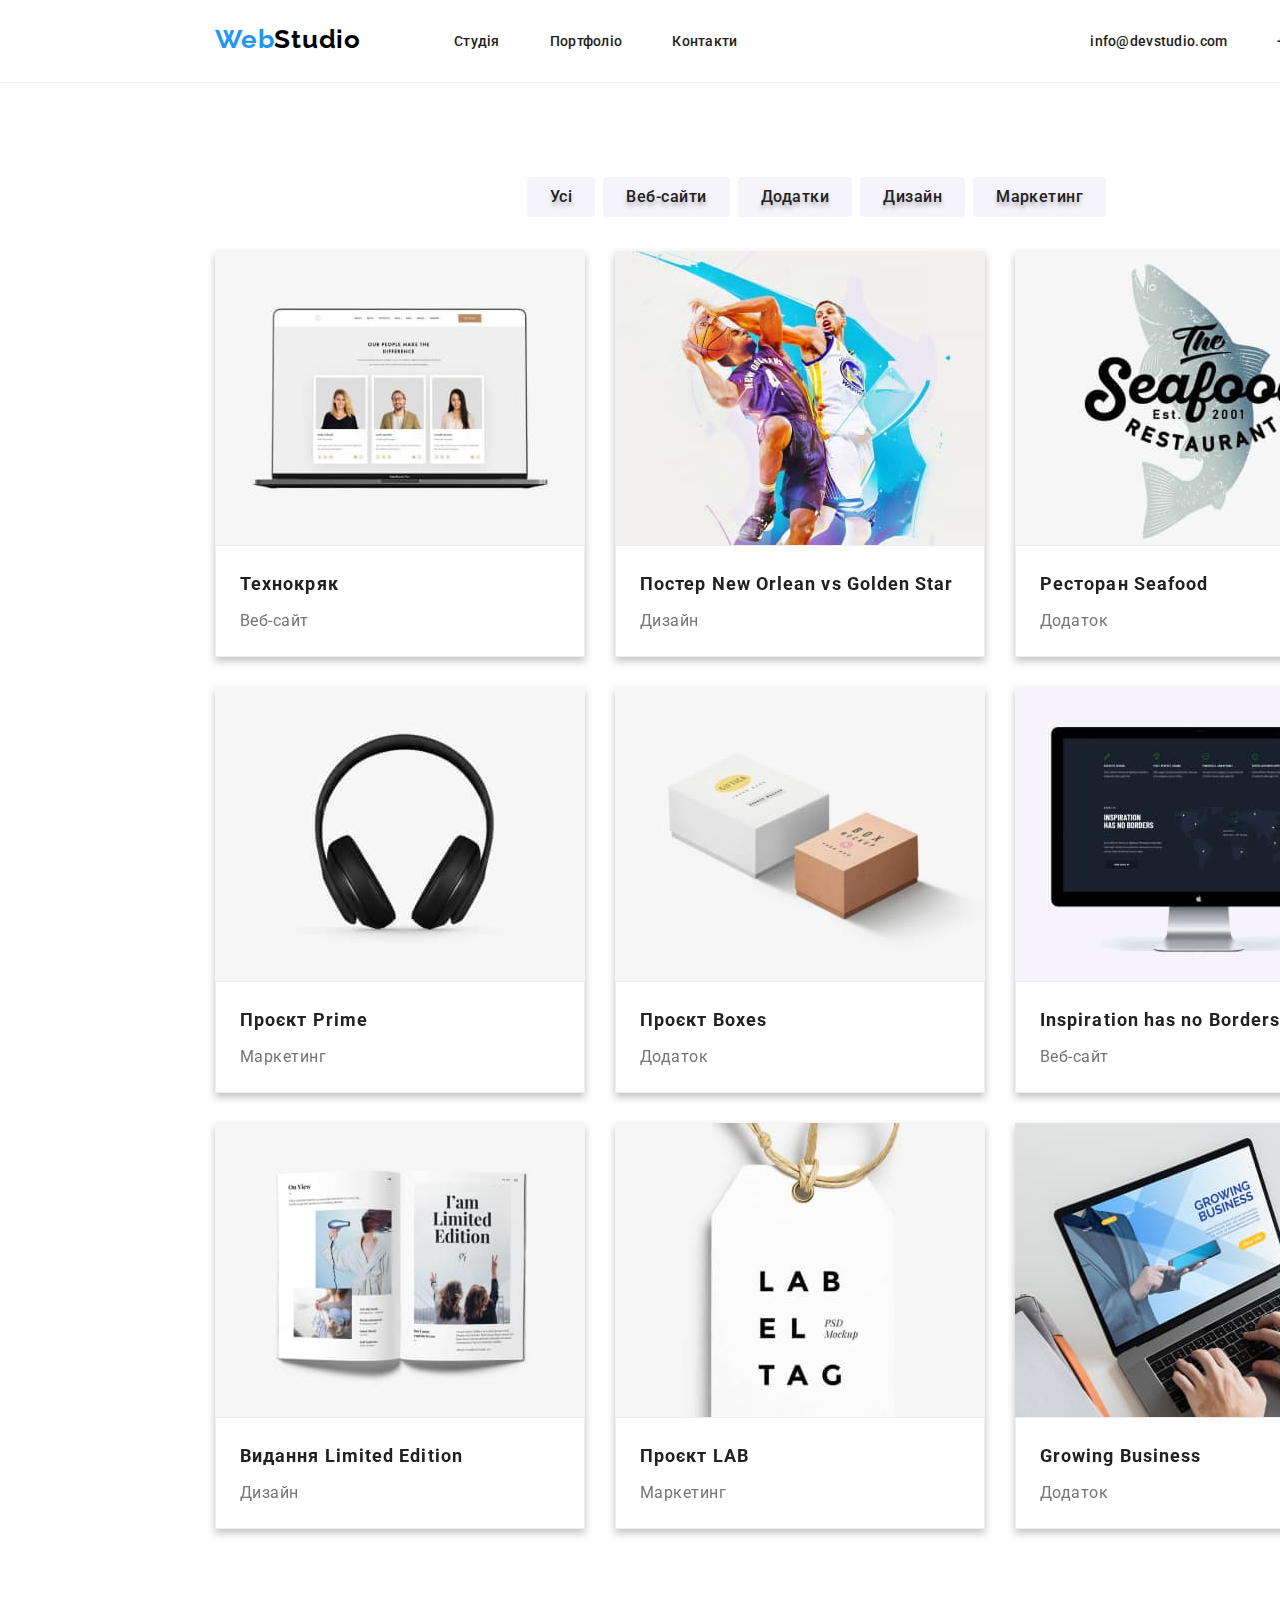
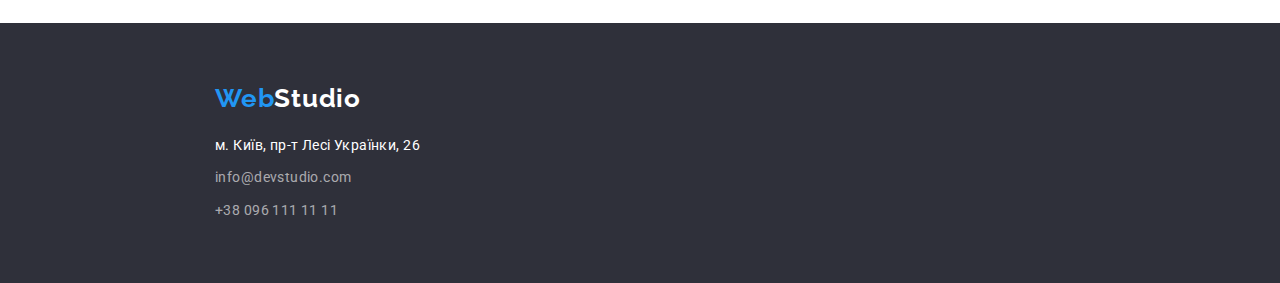
==== portfolio.html @ 1fe86798 "add hw 03 files" ====
<!DOCTYPE html>
<html lang="ru">
  <head>
    <meta charset="UTF-8" />
    <meta http-equiv="X-UA-Compatible" content="IE=edge" />
    <meta name="viewport" content="width=device-width, initial-scale=1.0" />
    <title>portfolio</title>
    <link
      rel="stylesheet"
      href="https://cdnjs.cloudflare.com/ajax/libs/modern-normalize/1.1.0/modern-normalize.min.css"
    />
    <link rel="stylesheet" href="./css/styles.css" />
    <link rel="preconnect" href="https://fonts.googleapis.com" />
    <link rel="preconnect" href="https://fonts.gstatic.com" crossorigin />
    <link
      href="https://fonts.googleapis.com/css2?family=Raleway:wght@700&family=Roboto:wght@400;500;700&display=swap"
      rel="stylesheet"
    />
  </head>
  <body>
    <header class="header-page section">
      <div class="container">
        <div class="header-logo">
          <a class="logo" href="/"><span class="logo-accent">Web</span>Studio</a>
        </div>
        <nav>
          <ul class="list site-nav">
            <li class="item"><a class="link" href="./index.html">Студія</a></li>
            <li class="item"><a class="link" href="./portfolio.html">Портфоліо</a></li>
            <li class="item"><a class="link" href="">Контакти</a></li>
          </ul>
        </nav>
        <ul class="list contacts">
          <li class="item">
            <a class="link" href="mailto:info@devstudio.com">info@devstudio.com</a>
          </li>
          <li class="item"><a class="link" href="tel:+380961111111">+380961111111</a></li>
        </ul>
      </div>
    </header>
    <main>
      <section class="section our-project">
        <h1 class="visually-hidden">our project</h1>
        <div class="container">
          <ul class="list project-nav">
            <li class="item"><button class="filter btn" type="button">Усі</button></li>
            <li class="item"><button class="filter btn" type="button">Веб-сайти</button></li>
            <li class="item"><button class="filter btn" type="button">Додатки</button></li>
            <li class="item"><button class="filter btn" type="button">Дизайн</button></li>
            <li class="item"><button class="filter btn" type="button">Маркетинг</button></li>
          </ul>
          <ul class="list card-set">
            <li class="item">
              <article class="card">
                <div class="card-thumb">
                  <img
                    src="./images/portfolio/website1.jpg"
                    alt="розробка веб-сайту"
                    width="370"
                    height="294"
                  />
                </div>
                <div class="card-content">
                  <h2 class="title card-heading">Технокряк</h2>
                  <p class="card-text">Веб-сайт</p>
                </div>
              </article>
            </li>

            <li class="item">
              <article class="card">
                <div class="card-thumb">
                  <img
                    src="./images/portfolio/design2.jpg"
                    alt="розробка постеру баскетбольного матчу"
                    width="370"
                    height="294"
                  />
                </div>
                <div class="card-content">
                  <h2 class="title card-heading">Постер New Orlean vs Golden Star</h2>
                  <p class="card-text">Дизайн</p>
                </div>
              </article>
            </li>
            <li class="item">
              <article class="card">
                <div class="card-thumb">
                  <img
                    src="./images/portfolio/add3.jpg"
                    alt="розробка додатку ресторану морської кухні "
                    width="370"
                    height="294"
                  />
                </div>
                <div class="card-content">
                  <h2 class="title card-heading">Ресторан Seafood</h2>
                  <p class="card-text">Додаток</p>
                </div>
              </article>
            </li>
            <li class="item">
              <article class="card">
                <div class="card-thumb">
                  <img
                    src="./images/portfolio/marketing4.jpg"
                    alt="маркнетинг проекту "
                    width="370"
                    height="294"
                  />
                </div>
                <div class="card-content">
                  <h2 class="title card-heading">Проєкт Prime</h2>
                  <p class="card-text">Маркетинг</p>
                </div>
              </article>
            </li>
            <li class="item">
              <article class="card">
                <div class="card-thumb">
                  <img
                    src="./images/portfolio/add5.jpg"
                    alt="розробка додатку проекту"
                    width="370"
                    height="294"
                  />
                </div>
                <div class="card-content">
                  <h2 class="title card-heading">Проєкт Boxes</h2>
                  <p class="card-text">Додаток</p>
                </div>
              </article>
            </li>
            <li class="item">
              <article class="card">
                <div class="card-thumb">
                  <img
                    src="./images/portfolio/website6.jpg"
                    alt="розробка веб-сайту"
                    width="370"
                    height="294"
                  />
                </div>
                <div class="card-content">
                  <h2 class="title card-heading">Inspiration has no Borders</h2>
                  <p class="card-text">Веб-сайт</p>
                </div>
              </article>
            </li>
            <li class="item">
              <article class="card">
                <div class="card-thumb">
                  <img
                    src="./images/portfolio/design7.jpg"
                    alt="розробка дизайну журналу"
                    width="370"
                    height="294"
                  />
                </div>
                <div class="card-content">
                  <h2 class="title card-heading">Видання Limited Edition</h2>
                  <p class="card-text">Дизайн</p>
                </div>
              </article>
            </li>
            <li class="item">
              <article class="card">
                <div class="card-thumb">
                  <img
                    src="./images/portfolio/marketing8.jpg"
                    alt="маркетинг проекту"
                    width="370"
                    height="294"
                  />
                </div>
                <div class="card-content">
                  <h2 class="title card-heading">Проєкт LAB</h2>
                  <p class="card-text">Маркетинг</p>
                </div>
              </article>
            </li>
            <li class="item">
              <article class="card">
                <div class="card-thumb">
                  <img
                    src="./images/portfolio/add9.jpg"
                    alt="розробка додатку проекту"
                    width="370"
                    height="294"
                  />
                </div>
                <div class="card-content">
                  <h2 class="title card-heading">Growing Business</h2>
                  <p class="card-text">Додаток</p>
                </div>
              </article>
            </li>
          </ul>
        </div>
      </section>
    </main>
    <footer class="footer-page section">
      <div class="container">
        <div class="footer-logo">
          <a class="logo" href="/"><span class="logo-accent">Web</span>Studio</a>
        </div>
        <address>
          <ul class="list address">
            <li class="item">м. Київ, пр-т Лесі Українки, 26</li>
            <li class="item">
              <a class="link" href="mailto:info@devstudio.com">info@devstudio.com</a>
            </li>
            <li class="item">
              <a class="link" href="tel:+380961111111">+38 096 111 11 11</a>
            </li>
          </ul>
        </address>
      </div>
    </footer>
  </body>
</html>
---- css/styles.css ----
html {
  box-sizing: border-box;
}
*,
*::before,
*::after {
  box-sizing: inherit;
}

:root {
  --primary-text-color: #757575;
  --primary-title-color: #212121;
  --primary-bg-color: #f5f5f5;
  --accent-color: #2196f3;
  --primary-white-color: #ffffff;
  --ptimary-dark-bg-color: #2f303a;
  --prymary-buttonbg-color: #f5f4fa;
}
body {
  color: var(--primary-text-color);
  font-family: Roboto, sans-serif;
}
.list {
  margin: 0;
  padding: 0;
  list-style: none;
}
.link {
  cursor: pointer;
}
.container {
  margin-left: auto;
  margin-right: auto;
  width: 1200px;
  padding-left: 15px;
  padding-right: 15px;
  /*outline: 1px solid red;*/
}
.section {
  width: 1600px;
  margin: auto;
}
.visually-hidden {
  position: absolute;
  width: 1px;
  height: 1px;
  margin: -1px;
  border: 0;
  padding: 0;

  white-space: nowrap;
  clip-path: inset(100%);
  clip: rect(0 0 0 0);
  overflow: hidden;
}
img {
  /*display: block;*/
  vertical-align: top;
}
.btn {
  border-radius: 4px;
  border: 1px solid transparent;
}

/* стили header*/
.header-page {
  border-bottom: 1px solid #ececec;
}
.header-page > .container {
  display: flex;
}
.header-logo {
  /*outline: 1px solid red;*/
  margin-right: 93px;
  padding-top: 24px;
  padding-bottom: 25px;
}
.logo {
  color: #000000;
  text-decoration: none;
  font-family: 'Raleway';
  font-weight: 700;
  font-size: 26px;
  line-height: 1.19;
  letter-spacing: 0.03em;
}
.logo .logo-accent {
  color: var(--accent-color);
}
.site-nav {
  /*outline: 1px solid red;*/

  display: flex;
  padding-left: 0px;
  padding-top: 32px;
  padding-bottom: 32px;
}
.site-nav > .item {
  /*outline: 1px solid red;*/
  margin-right: 50px;
}
.site-nav > .item:last-child {
  margin-right: 0px;
}

.site-nav .link {
  text-decoration: none;
  color: var(--primary-title-color);
  font-weight: 500;
  font-size: 14px;
  line-height: 1.14;
  letter-spacing: 0.02em;
}
.site-nav .link:hover,
.site-nav .link:focus {
  color: var(--accent-color);
}
.contacts {
  /*outline: 1px solid red;*/

  display: flex;
  margin-left: auto;
  padding-top: 32px;
  padding-bottom: 32px;
}
.contacts > .item {
  margin-right: 50px;
  /*outline: 1px solid red;*/
}
.contacts > .item:last-child {
  margin-right: 0px;
}

.contacts .link {
  text-decoration: none;
  color: var(--primary-title-color);
  font-weight: 500;
  font-size: 14px;
  line-height: 1.14;
  letter-spacing: 0.02em;
}
.contacts .link:hover,
.contacts .link:focus {
  color: var(--accent-color);
}

/*стили fotter*/
.footer-page.container {
}

footer {
  background-color: var(--ptimary-dark-bg-color);
  color: var(--primary-white-color);
}
.footer-page .container {
  padding-top: 60px;
  padding-bottom: 60px;
}
.footer-page .container > .footer-logo {
  margin-bottom: 20px;
}
footer .logo {
  /*outline: 1px solid red;*/

  color: var(--primary-white-color);
}
.address {
  /*outline: 1px solid red;*/

  font-style: normal;
  font-weight: 400;
  font-size: 14px;
  line-height: 1.7;
  letter-spacing: 0.03em;
}
.address > .item {
  /*outline: 1px solid red;*/

  margin-bottom: 9px;
}
.address > .item:last-child {
  margin-bottom: 0px;
}

.address .link {
  text-decoration: none;
  color: rgba(255, 255, 255, 0.6);
}
.address .link:hover,
.address .link:focus {
  color: var(--accent-color);
}

/*страничка портфолио*/
h1,
h2,
h3 {
  color: var(--primary-title-color);
}
h1,
h2,
h3,
p {
  margin: 0;
}
.our-project {
  text-align: center;
}
.our-project > .container {
  padding-top: 94px;
  padding-bottom: 94px;
}
.project-nav {
  margin-left: 312px;
  display: flex;
  margin-bottom: 34px;
}
.project-nav > .item {
  margin-right: 8px;
}
.project-nav > .item:last-child {
  margin-right: 0px;
}

.project-nav .filter {
  padding: 6px 22px;

  font-family: 'Roboto';
  color: var(--primary-title-color);
  background-color: var(--prymary-buttonbg-color);
  border-radius: 4px;
  font-weight: 500;
  font-size: 16px;
  line-height: 1.6;
  text-align: center;
  letter-spacing: 0.03em;
  text-shadow: 0px 4px 4px rgba(0, 0, 0, 0.25);
}
.project-nav .filter:hover,
.project-nav .filter:focus {
  /*тут нужно уточнить делать ли увелечение падинга при фокусе*/
  padding: 6px 22px;

  color: var(--primary-white-color);
  background-color: var(--accent-color);
  cursor: pointer;
}
.card-set {
  display: flex;
  flex-wrap: wrap;
  margin-right: -30px;
  margin-bottom: -30px;
  font-size: 16px;
  line-height: 1.87;
  letter-spacing: 0.03em;
}
.card-set > .item {
  /*outline: 1px solid red;*/

  margin-right: 30px;
  margin-bottom: 30px;
}
.card-content {
  background: #ffffff;
  border: 1px solid #eeeeee;
  padding-top: 20px;
  padding-left: 24px;
  padding-right: 24px;
  padding-bottom: 20px;
  text-align: left;
}

.card-set .title {
  margin-bottom: 4px;
  font-weight: 700;
  font-size: 18px;
  line-height: 2;
  letter-spacing: 0.06em;
}
.card {
  filter: drop-shadow(0px 4px 4px rgba(0, 0, 0, 0.25));
}
/*главная страница*/
/*банер*/
.hero {
  background-color: var(--ptimary-dark-bg-color);
  text-align: center;
}
.hero > .container {
  padding-top: 200px;
  padding-bottom: 200px;
  padding-left: 252px;
  padding-right: 252px;

  /*outline: 1px solid red;*/
}
.hero .title {
  margin-bottom: 30px;
  /*outline: 1px solid red;*/
  color: var(--primary-white-color);
  font-style: normal;
  font-weight: 900;
  font-size: 44px;
  line-height: 1.36;
  text-align: center;
  letter-spacing: 0.06em;
  text-transform: uppercase;
}
.hero .order {
  /*outline: 1px solid red;*/
  padding: 10px 32px;

  background-color: var(--accent-color);
  color: var(--primary-white-color);
  font-family: 'Roboto';
  font-style: normal;
  font-weight: 700;
  font-size: 16px;
  line-height: 1.88;
  align-items: center;
  letter-spacing: 0.06em;
}
/*перелік переваг*/
.benefits {
  font-size: 14px;
  line-height: 1.7;
  letter-spacing: 0.03em;
}
.benefits > .container > .list {
  display: flex;
  padding-top: 94px;
  padding-bottom: 94px;
}
.benefits .title {
  margin-bottom: 10px;
  /*outline: 1px solid red;*/

  color: var(--primary-title-color);
  font-style: normal;
  font-weight: 700;
  font-size: 14px;
  line-height: 1.14;
  letter-spacing: 0.03em;
  text-transform: uppercase;
}
.benefits > .container > .list > .item {
  margin-right: 30px;
}
.benefits > .container > .list > .item:last-child {
  margin-right: 0px;
}

/*Чим ми займаємося*/
.activity > .container {
  padding-bottom: 94px;
}
.activity > .container > .list {
  display: flex;
}
.activity > .container > .list > .item {
  margin-right: 30px;
}
.activity > .container > .list > .item:last-child {
  margin-right: 0px;
}

.activity .title {
  margin-bottom: 50px;
  color: var(--primary-title-color);
  font-style: normal;
  font-weight: 700;
  font-size: 36px;
  line-height: 1.17;
  text-align: center;
  letter-spacing: 0.03em;
}
/*наша команда*/
.team .container {
  padding-top: 94px;
  padding-bottom: 94px;
}
.team .container > .list {
  display: flex;
}
.team .container > .list > .item {
  /*outline: 1px solid red;*/
  margin-right: 30px;
}
.team .container > .list > .item:last-child {
  margin-right: 0px;
}

.team {
  background: #f5f4fa;
  text-align: center;
  font-size: 16px;
  line-height: 1.18;
  letter-spacing: 0.03em;
}
.team > .container > .card-set > .card-item {
}
.team .team-title {
  margin-bottom: 50px;

  font-style: normal;
  font-weight: 700;
  font-size: 36px;
  line-height: 1.16;
  letter-spacing: 0.03em;
}
.team .title-name {
  margin-bottom: 10px;
  font-style: normal;
  font-weight: 500;
  font-size: 16px;
  line-height: 1.9;
  letter-spacing: 0.03em;
}
.team-card {
  background: #ffffff;
  box-shadow: 0px 1px 3px rgba(0, 0, 0, 0.12), 0px 1px 1px rgba(0, 0, 0, 0.14),
    0px 2px 1px rgba(0, 0, 0, 0.2);
  border-radius: 0px 0px 4px 4px;
  margin-bottom: 0px;
}
.team-card-content {
  padding-top: 30px;
  padding-bottom: 30px;
  padding-left: 24px;
  padding-right: 24px;
}
.taem-card-text {
}
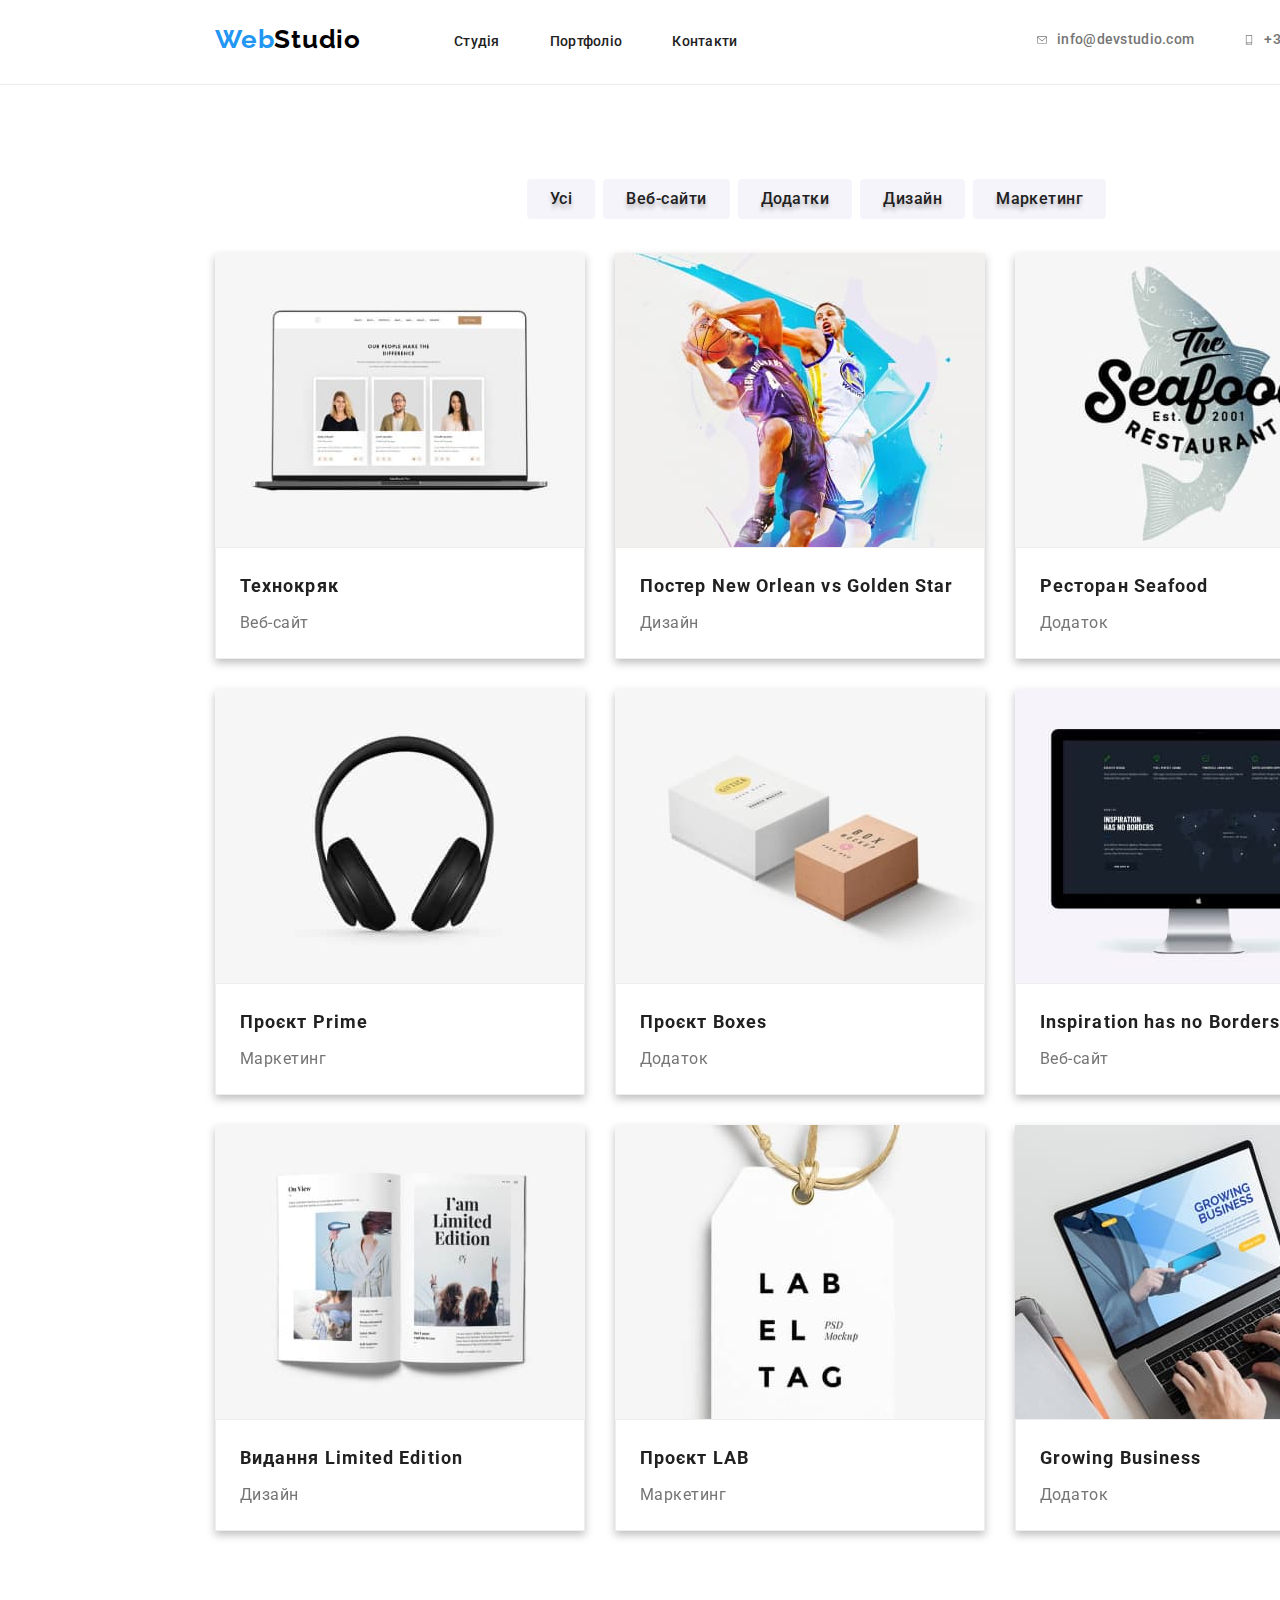
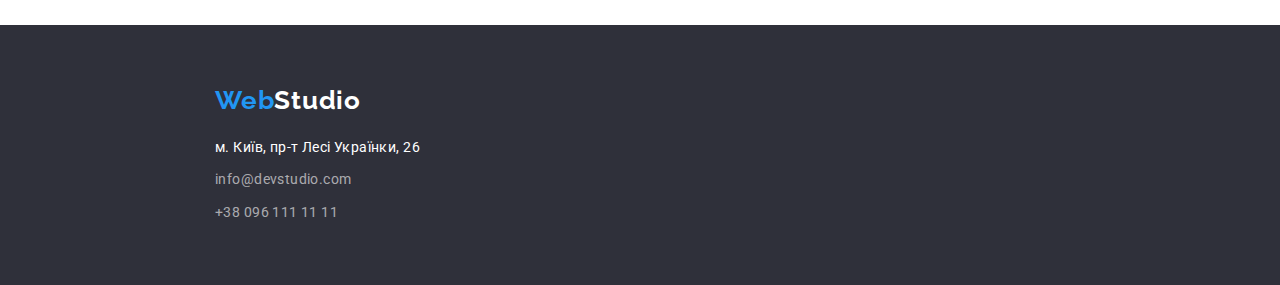
==== commit 20c3feaf: "add header and 2 srction" ====
--- a/portfolio.html
+++ b/portfolio.html
@@ -31,10 +31,22 @@
           </ul>
         </nav>
         <ul class="list contacts">
-          <li class="item">
-            <a class="link" href="mailto:info@devstudio.com">info@devstudio.com</a>
+          <li class="item item-contacts">
+            <a class="link link-contacts" href="mailto:info@devstudio.com">
+              <svg class="icon-contacts" width="10" height="16">
+                <use href="./images/icon.svg#icon-envelope"></use>
+              </svg>
+              info@devstudio.com</a
+            >
           </li>
-          <li class="item"><a class="link" href="tel:+380961111111">+380961111111</a></li>
+          <li class="item item-contacts">
+            <a class="link link-contacts" href="tel:+380961111111">
+              <svg class="icon-contacts" width="10" height="16">
+                <use href="./images/icon.svg#icon-smartphone"></use>
+              </svg>
+              +38 096 111 11 11</a
+            >
+          </li>
         </ul>
       </div>
     </header>
--- a/css/styles.css
+++ b/css/styles.css
@@ -133,17 +133,28 @@
 
 .contacts .link {
   text-decoration: none;
-  color: var(--primary-title-color);
+  color: var(--primary-text-color);
   font-weight: 500;
   font-size: 14px;
   line-height: 1.14;
   letter-spacing: 0.02em;
-}
+  fill: var(--primary-text-color);
+}
+
 .contacts .link:hover,
 .contacts .link:focus {
   color: var(--accent-color);
-}
-
+  fill: var(--accent-color);
+}
+.link-contacts {
+  display: inline-flex;
+  justify-content: left;
+  align-items: center;
+}
+.icon-contacts {
+  display: flex;
+  margin-right: 10px;
+}
 /*стили fotter*/
 .footer-page.container {
 }
@@ -285,6 +296,10 @@
 .hero {
   background-color: var(--ptimary-dark-bg-color);
   text-align: center;
+  background-image: linear-gradient(to right, rgba(47, 48, 58, 0.4), rgba(47, 48, 58, 0.4)),
+    url(../images/hero.jpg);
+
+  background-size: contain;
 }
 .hero > .container {
   padding-top: 200px;
@@ -349,7 +364,19 @@
 .benefits > .container > .list > .item:last-child {
   margin-right: 0px;
 }
-
+.benefits-item {
+  /*outline: 1px solid red;*/
+}
+.icon-box {
+  background-color: var(--prymary-buttonbg-color);
+  width: 270px;
+  height: 120px;
+  margin-bottom: 30px;
+  border-radius: 4px;
+  display: inline-flex;
+  justify-content: center;
+  align-items: center;
+}
 /*Чим ми займаємося*/
 .activity > .container {
   padding-bottom: 94px;
@@ -430,4 +457,61 @@
   padding-right: 24px;
 }
 .taem-card-text {
-}
+  margin-bottom: 16px;
+}
+.social-list {
+  display: inline-flex;
+}
+.social-item {
+  margin-right: 10px;
+  justify-content: center;
+}
+.social-item:last-child {
+  margin-right: 0px;
+}
+
+.socail-link {
+  display: inline-flex;
+  justify-content: center;
+  align-items: center;
+  width: 44px;
+  height: 44px;
+  border-radius: 50%;
+  /*outline: 1px solid red;*/
+  fill: #afb1b8;
+}
+.social-icon {
+  margin: auto;
+  /*outline: 1px solid red;*/
+}
+.socail-link:hover {
+  background-color: var(--accent-color);
+  fill: var(--primary-white-color);
+}
+/*Постійні клієнти*/
+.clients > .container {
+  padding-top: 94px;
+  padding-bottom: 94px;
+}
+.clients-list {
+  display: flex;
+  padding-top: 50px;
+}
+.clients-item {
+  border: 1px solid #afb1b8;
+  border-radius: 4px;
+  width: 170px;
+  height: 92px;
+  margin-right: 30px;
+  display: inline-flex;
+  justify-content: center;
+  align-items: center;
+  fill: #afb1b8;
+}
+.clients-item:last-child {
+  margin-right: 0px;
+}
+.clients-item:hover {
+  fill: var(--accent-color);
+  border: 1px solid var(--accent-color);
+}
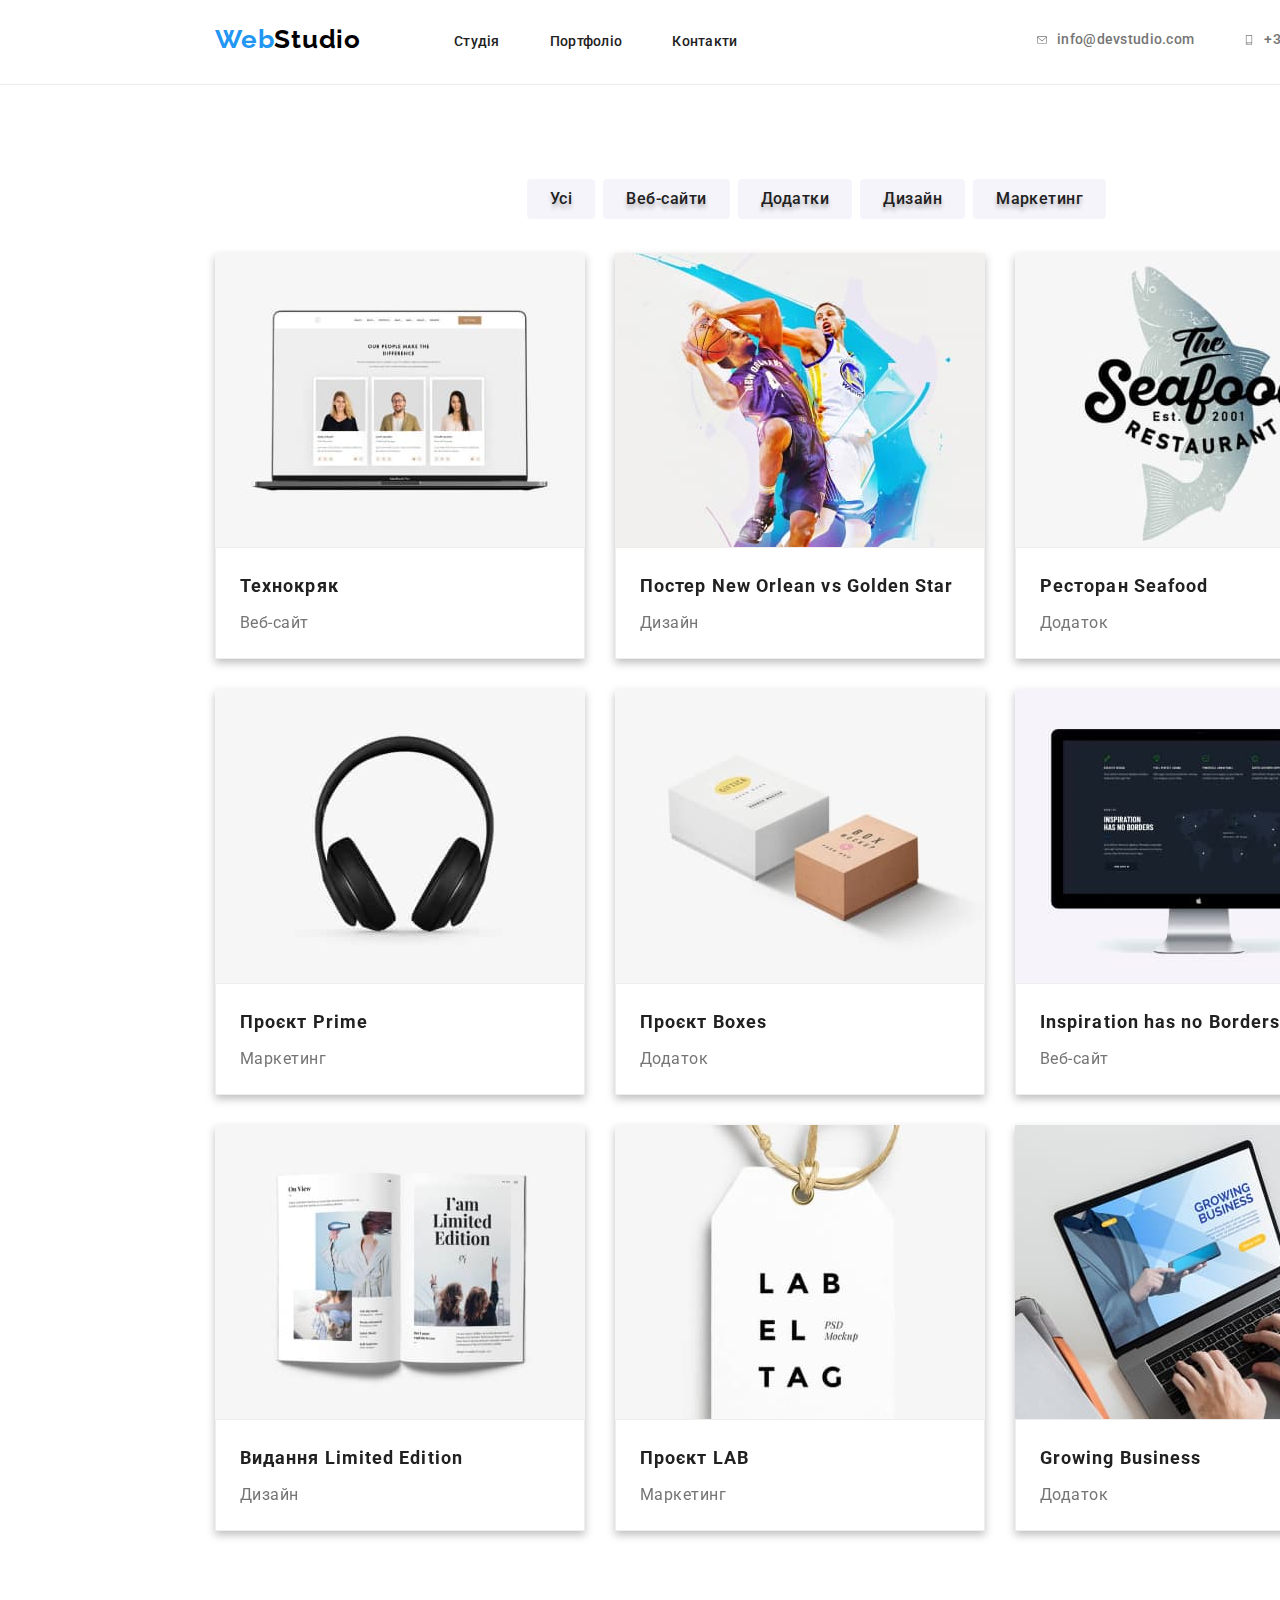
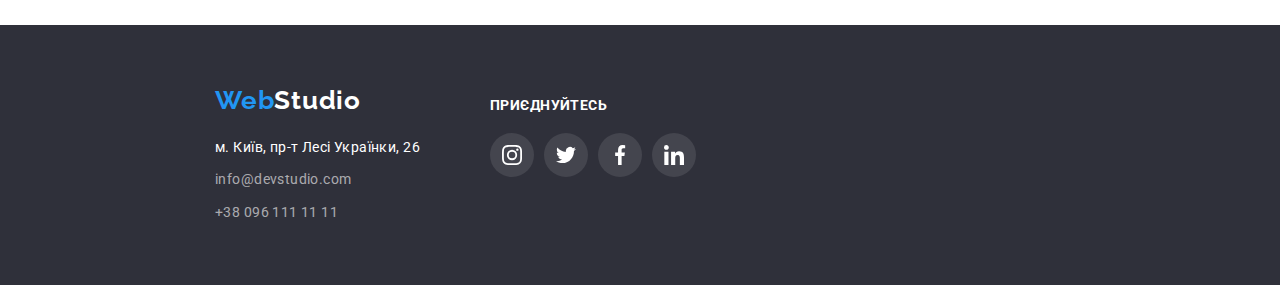
==== commit aac848d0: "add all svg" ====
--- a/portfolio.html
+++ b/portfolio.html
@@ -213,20 +213,58 @@
     </main>
     <footer class="footer-page section">
       <div class="container">
-        <div class="footer-logo">
-          <a class="logo" href="/"><span class="logo-accent">Web</span>Studio</a>
+        <div class="flex">
+          <div class="footer-contacts-flex">
+            <div class="footer-logo">
+              <a class="logo" href="/"><span class="logo-accent">Web</span>Studio</a>
+            </div>
+
+            <address>
+              <ul class="list address">
+                <li class="item">м. Київ, пр-т Лесі Українки, 26</li>
+                <li class="item">
+                  <a class="link" href="mailto:info@devstudio.com">info@devstudio.com</a>
+                </li>
+                <li class="item">
+                  <a class="link" href="tel:+380961111111">+38 096 111 11 11</a>
+                </li>
+              </ul>
+            </address>
+          </div>
+          <div class="footer-social-flex">
+            <p class="footer-social-text">приєднуйтесь</p>
+            <ul class="social-list list">
+              <li class="social-item">
+                <a class="socail-link footer-link link" href="">
+                  <svg class="social-icon" width="20" height="20">
+                    <use href="./images/icon.svg#icon-instagram"></use>
+                  </svg>
+                </a>
+              </li>
+              <li class="social-item">
+                <a class="socail-link footer-link link" href="">
+                  <svg class="social-icon" width="20" height="20">
+                    <use href="./images/icon.svg#icon-twitter"></use>
+                  </svg>
+                </a>
+              </li>
+              <li class="social-item">
+                <a class="socail-link footer-link link" href="">
+                  <svg class="social-icon" width="20" height="20">
+                    <use href="./images/icon.svg#icon-facebook"></use>
+                  </svg>
+                </a>
+              </li>
+              <li class="social-item">
+                <a class="socail-link footer-link link" href="">
+                  <svg class="social-icon" width="20" height="20">
+                    <use href="./images/icon.svg#icon-linkedin"></use>
+                  </svg>
+                </a>
+              </li>
+            </ul>
+          </div>
         </div>
-        <address>
-          <ul class="list address">
-            <li class="item">м. Київ, пр-т Лесі Українки, 26</li>
-            <li class="item">
-              <a class="link" href="mailto:info@devstudio.com">info@devstudio.com</a>
-            </li>
-            <li class="item">
-              <a class="link" href="tel:+380961111111">+38 096 111 11 11</a>
-            </li>
-          </ul>
-        </address>
       </div>
     </footer>
   </body>
--- a/css/styles.css
+++ b/css/styles.css
@@ -167,7 +167,7 @@
   padding-top: 60px;
   padding-bottom: 60px;
 }
-.footer-page .container > .footer-logo {
+.footer-page .container > .flex > .footer-contacts-flex .footer-logo {
   margin-bottom: 20px;
 }
 footer .logo {
@@ -201,7 +201,6 @@
 .address .link:focus {
   color: var(--accent-color);
 }
-
 /*страничка портфолио*/
 h1,
 h2,
@@ -493,9 +492,16 @@
   padding-top: 94px;
   padding-bottom: 94px;
 }
+.clients-title {
+  font-weight: 700;
+  font-size: 36px;
+  line-height: 1.66;
+  text-align: center;
+  letter-spacing: 0.03em;
+  margin-bottom: 50px;
+}
 .clients-list {
   display: flex;
-  padding-top: 50px;
 }
 .clients-item {
   border: 1px solid #afb1b8;
@@ -515,3 +521,35 @@
   fill: var(--accent-color);
   border: 1px solid var(--accent-color);
 }
+/*---------черновик футера-----*/
+.flex {
+  display: flex;
+}
+.footer-contacts-flex {
+  margin-right: 70px;
+}
+.footer-social-flex {
+  margin: 0;
+}
+.footer-social-text {
+  font-weight: 700;
+  font-size: 14px;
+  line-height: 16px;
+  letter-spacing: 0.03em;
+  text-transform: uppercase;
+  color: var(--primary-white-color);
+  margin-top: 12px;
+  margin-bottom: 20px;
+}
+.footer-link {
+  background-color: rgba(255, 255, 255, 0.1);
+  fill: var(--primary-white-color);
+}
+.social-icon {
+  margin: auto;
+  /*outline: 1px solid red;*/
+}
+.socail-link:hover {
+  background-color: var(--accent-color);
+  fill: var(--primary-white-color);
+}
